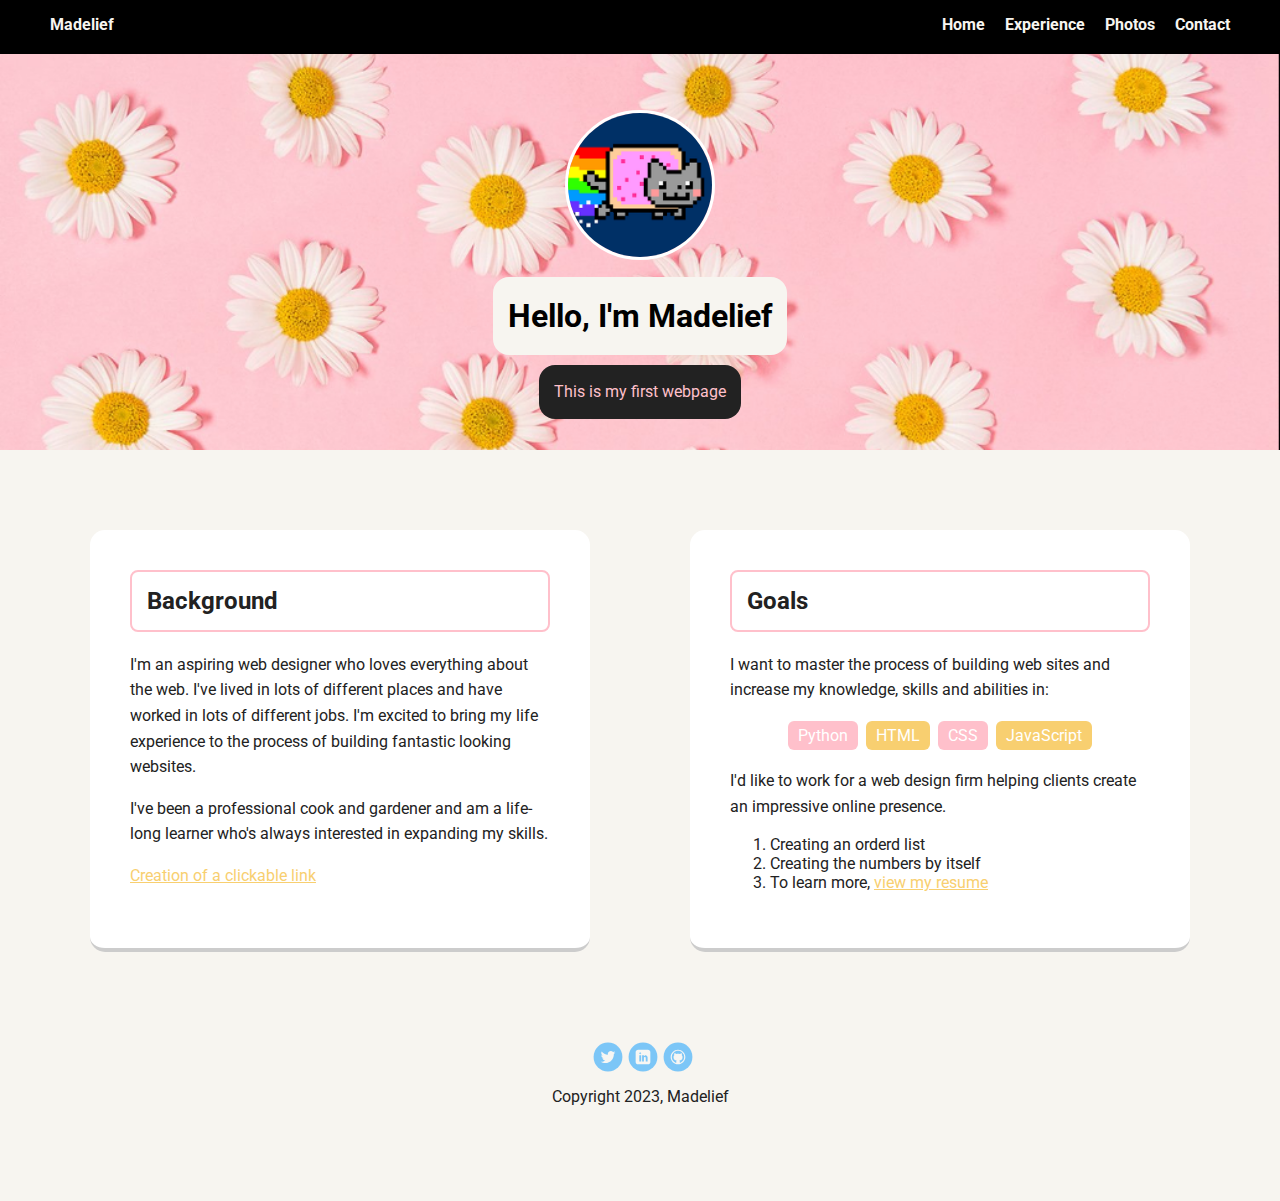
==== Homepage/index.html @ 534ef905 "clean up" ====
<!doctype html> <!-- always start your html file with this line, this lets the browser know you want it to display a html doc --> 
<html lang="en">
<head> <!-- head contains data that is not visable on the webpage itself -->
  <meta charset="utf-8">
  <title>Madelief's Profile</title>  <!-- the title in the tab balk --> 
  <meta name="viewport" content="width=device-width, initial-scale=1.0"> <!-- used by browser and search engine, more about this in later videos --> 
  <link rel="stylesheet" href="styles.css"> <!-- pointing to the CSS file to use the styles for this page-->
  <link href="https://fonts.googleapis.com/css?family=Muli%7CRoboto:400,300,500,700,900" rel="stylesheet">
  </head>
  <body>

    <div class="main-nav">
        <ul class="nav">
          <li class="name">Madelief</li>
          <li><a href="#">Home</a></li>
          <li><a href="/Resume/resume.html">Experience</a></li>
          <li><a href="#">Photos</a></li>
          <li><a href="#">Contact</a></li>
        </ul>
    </div>

    <header> 
      <!-- attributes: <img> has 3 attributes, scr(source), alt(alternative text) and class 
       class = used to create css styles that control how the element looks
          the strings after the attributes are called tags (AKA html elements) 
       alt = description of your image. visiotrs sees this when the image is broken and search engine and screen readers also use this text-->
      
      <img src="images/me.png" alt="Drawing of Jane Smith" class="profile-image"> <!-- <img is a self closing tags (aka empty element), so does not need to be closed --> 
      <h1 class="tag name">Hello, I'm Madelief</h1>
      <p class="tag location">This is my first webpage</p>
    </header>

    <main class="flex">
      <div class="card">
        <h2>Background</h2>
        <p>I'm an aspiring web designer who loves everything about the web. I've lived in lots of different places and have worked in lots of different jobs. I'm excited to bring my life experience to the process of building fantastic looking websites.</p>
        <p>I've been a professional cook and gardener and am a life-long learner who's always interested in expanding my skills.</p>
        
        <!-- creating a clickable link by using the anchor tag (<a>) and hypertext reference tag 
          <a> = makes everyting within the tag look like a clickable link
          href= were we want the browser to go when the link is clicked 
        -->
        <p><a href="#top" class="card-link">Creation of a clickable link</a></p>  <!-- this link wil lead you to the top of the page --> 
      </div> 

      <div class="card">
        <h2>Goals</h2>
        <p>I want to master the process of building web sites and increase my knowledge, skills and abilities in:</p>
        
        <!-- creating a list horizontal 
        ul = unordered list
        ol = ordered list
        li = list item
        -->
        <ul class="skills"> 
          <li>Python</li>
          <li>HTML</li>
          <li>CSS</li>
          <li>JavaScript</li>
        </ul>
        <p>I'd like to work for a web design firm helping clients create an impressive online presence.</p>
        <ol>
          <li>Creating an orderd list</li>
          <li>Creating the numbers  by itself</li>
          <li>To learn more, <a class="card-link" href="resume.html">view my resume</a></li>
        </ol>
      </div> 

    </main>
    <footer>
      <ul>
        <!-- target tag = to open the link in a new tab instead of leaving your webpage" --> 
        <li><a href="https://twitter.com/cysogroup" target="_black" class="social twitter">Twitter</a></li>
        <li><a href="https://www.linkedin.com/in/madelief-riphagen-042b8112a/" target="_black" class="social linkedin">LinkedIn</a></li>
        <li><a href="https://github.com/MadeliefR" target="_black" class="social github">Github</a></li>
      </ul>
      <p class="copyright">Copyright 2023, Madelief</p>
    </footer>
  </body>
</html>
---- Homepage/styles.css ----
/* Global Layout Set-up */
* { 
  box-sizing: border-box;
}
  

/* each block is called a CSS rule, where each rule selects a tag on aan HTML page and assigns a list of properties that control how the browser displays the tag 
  every rule sarts with a selector (body, a, .nav) --> *this how CSS knows which HTML tag you want to style 
  within the curly braces are the CSS properties 
  a . before the selector means that it is a class (can be from your HTML file or can be a liberary of HTML itself like .main-nav

/
/* start rule */
body {
  margin: 0;
  padding: 0;
  text-align: center;
  font-family: 'Roboto', sans-serif;
  color: #222;
  background: #f7f5f0;
}
/* end of rule */


/* Link Styles */

a {
  text-decoration: none;
  color: #f7f5f0;
}
a:hover {
  color: #6633ff;
}

/* Section Styles */

.main-nav {
  width: 100%;
  background: black;
  min-height: 30px;
  padding: 10px;
  position: fixed;
  text-align: center;
}
.nav {
  display: flex;
  justify-content: space-around;
  font-weight: 700;
  list-style-type: none;
  margin: 0 auto;
  padding: 0;
}
.nav .name {
  display: none;
}
.nav li {
  padding: 5px 10px 10px 10px;  /* padding chnages the space within the element box */
}
.nav a {
  transition: all .5s;
}
.nav a:hover {
  color: pink
}

header {
  text-align: center;
  background: url('images/daisy_flower.png') no-repeat top center ;
  background-size: cover;
  overflow: hidden;
  padding-top: 60px;
}
header {
  line-height: 1.5;
}
header .profile-image {
  margin-top: 50px;   /* margin changes the space outside the element box */
  width: 150px;
  height: 150px;
  border-radius: 50%;
  border: 3px solid white;
  transition: all .5s;
}
header .profile-image:hover {
  transform: scale(2) rotate(360deg);
}
.tag {
  background-color: #f7f5f0;
  color: black;
  padding: 15px;
  border-radius: 16px;
  display: table;
  margin: 10px auto;
} 
.location {
  background-color: #222;
  color: pink;
}
.card {
  margin: 30px;
  padding: 20px 40px 40px;
  max-width: 500px;
  text-align: left;
  background: #fff;
  border-bottom: 4px solid #ccc;
  border-radius: 15px;
}
.card:hover {
  border-color: pink;
}

ul.skills {
  padding: 0;
  text-align: center;
}

.skills li {
  border-radius: 6px;
  display: inline-block;
  background: #F8CF70;
  color: white;
  padding: 5px 10px;
  margin: 2px;
}

.skills li:nth-child(odd) {
  background: pink;
}

footer {
  width: 100%;
  min-height: 30px;
  padding: 20px 0 40px 20px;
}

footer .copyright {
  top: -8px;
  margin-right: 20px;
  font-size: .75em;
}

footer ul {
  list-style-type: none;
  margin: 0;
  padding: 0;
  padding-right: 15px;
}

footer ul li {
  display: inline-block;
}

a.social {
  display: inline-block;
  text-indent: -9999px;
  width: 30px;
  height: 30px;
  background-size: 30px 30px;
  opacity: .5;
  transition: all .25s;
}
a.twitter {
  background-image: url(images/twitter.svg);
}
a.linkedin {
  background-image: url(images/linkedin.svg);
}
a.github {
  background-image: url(images/github.svg);
}
a.social:hover {
  opacity: 1;
}
.clearfix {
  clear: both;
}

/* Styles for larger screens */
@media screen and (min-width: 720px) {
  
  .flex {
      display: flex;
      max-width: 1200px;
      justify-content: space-around;
      margin: 0 auto;
  }

  header {
    min-height: 450px;
  }

  .nav {
    max-width: 1200px;
  }

  .nav .name {
    display: block;
    margin-right: auto;
    color: #f7f5f0;
  }
  
  .nav .name:hover{
    color: #F8CF70;
  }

  main {
    padding-top: 50px;
  }

  main p {
    line-height: 1.6em;
  }

  footer {
    font-size: 1.3em;
    max-width: 1200px;
    margin: 40px auto;
  }

}

h2 {
  text-align:left;
  border: solid pink 2px;
  border-radius: 8px;
  padding: 15px;
}

a.card-link{
  color:#F8CF70;
  text-decoration: underline;
}

a.card-link:hover{
  color: pink
}
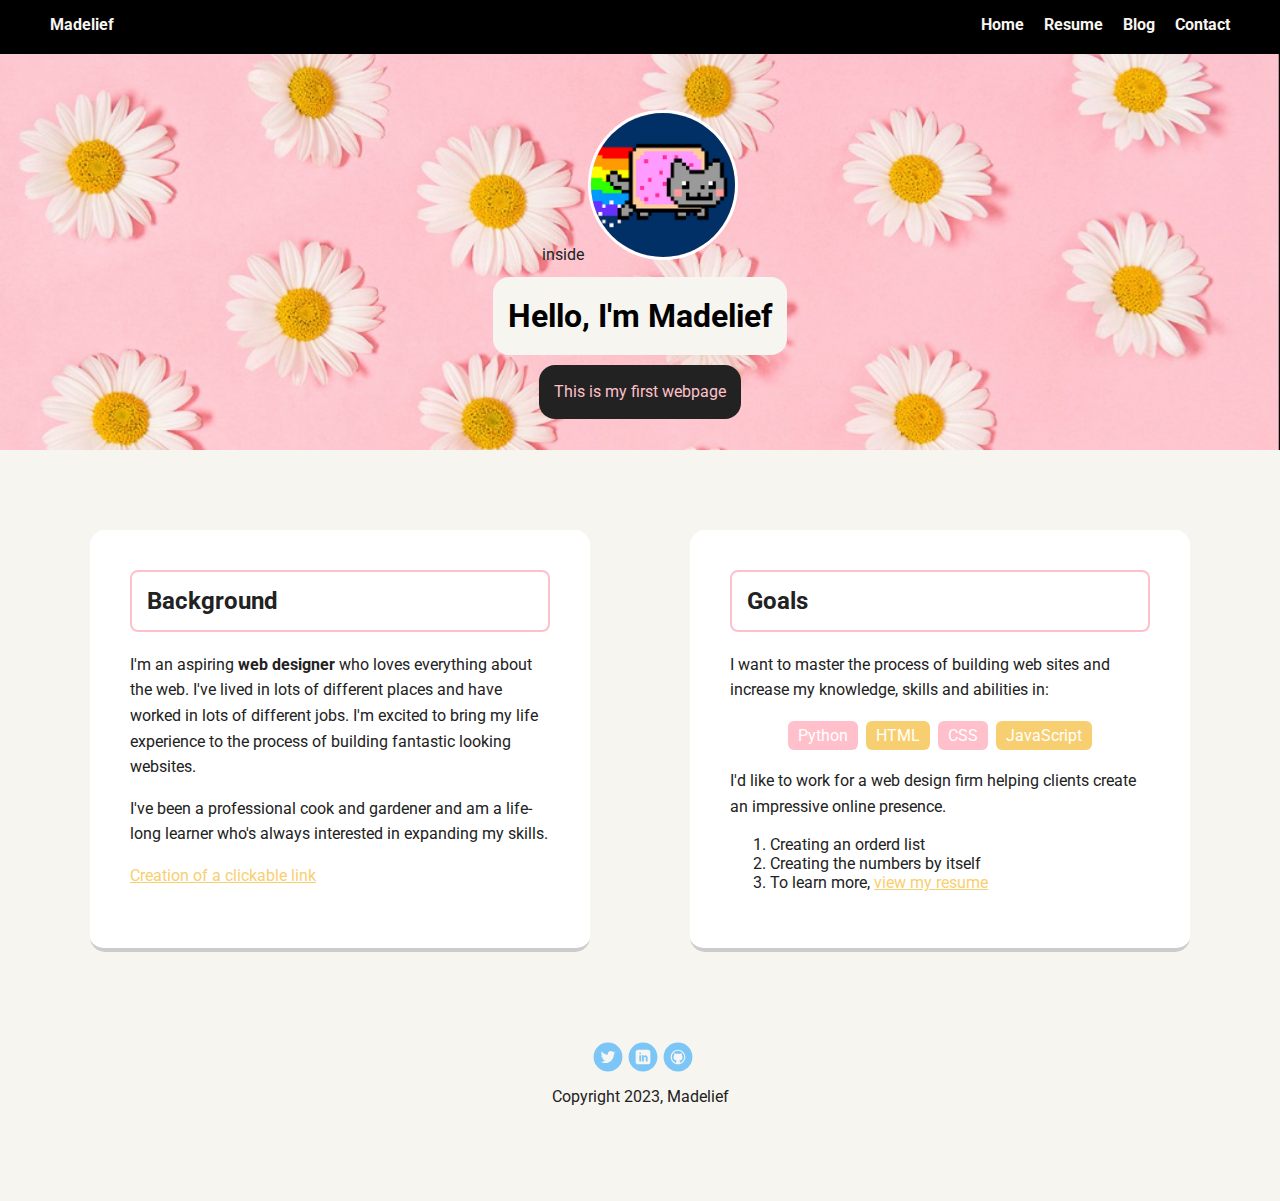
==== commit 055bdee1: "changes homepage" ====
--- a/Homepage/index.html
+++ b/Homepage/index.html
@@ -13,18 +13,18 @@
         <ul class="nav">
           <li class="name">Madelief</li>
           <li><a href="#">Home</a></li>
-          <li><a href="/Resume/resume.html">Experience</a></li>
-          <li><a href="#">Photos</a></li>
+          <li><a href="/Resume/resume.html">Resume</a></li>
+          <li><a href="/Blog/article.html">Blog</a></li>
           <li><a href="#">Contact</a></li>
         </ul>
     </div>
 
-    <header> 
+    <header> inside
       <!-- attributes: <img> has 3 attributes, scr(source), alt(alternative text) and class 
        class = used to create css styles that control how the element looks
           the strings after the attributes are called tags (AKA html elements) 
        alt = description of your image. visiotrs sees this when the image is broken and search engine and screen readers also use this text-->
-      
+
       <img src="images/me.png" alt="Drawing of Jane Smith" class="profile-image"> <!-- <img is a self closing tags (aka empty element), so does not need to be closed --> 
       <h1 class="tag name">Hello, I'm Madelief</h1>
       <p class="tag location">This is my first webpage</p>
@@ -33,7 +33,7 @@
     <main class="flex">
       <div class="card">
         <h2>Background</h2>
-        <p>I'm an aspiring web designer who loves everything about the web. I've lived in lots of different places and have worked in lots of different jobs. I'm excited to bring my life experience to the process of building fantastic looking websites.</p>
+        <p>I'm an aspiring <b>web designer</b> who loves everything about the web. I've lived in lots of different places and have worked in lots of different jobs. I'm excited to bring my life experience to the process of building fantastic looking websites.</p>
         <p>I've been a professional cook and gardener and am a life-long learner who's always interested in expanding my skills.</p>
         
         <!-- creating a clickable link by using the anchor tag (<a>) and hypertext reference tag 
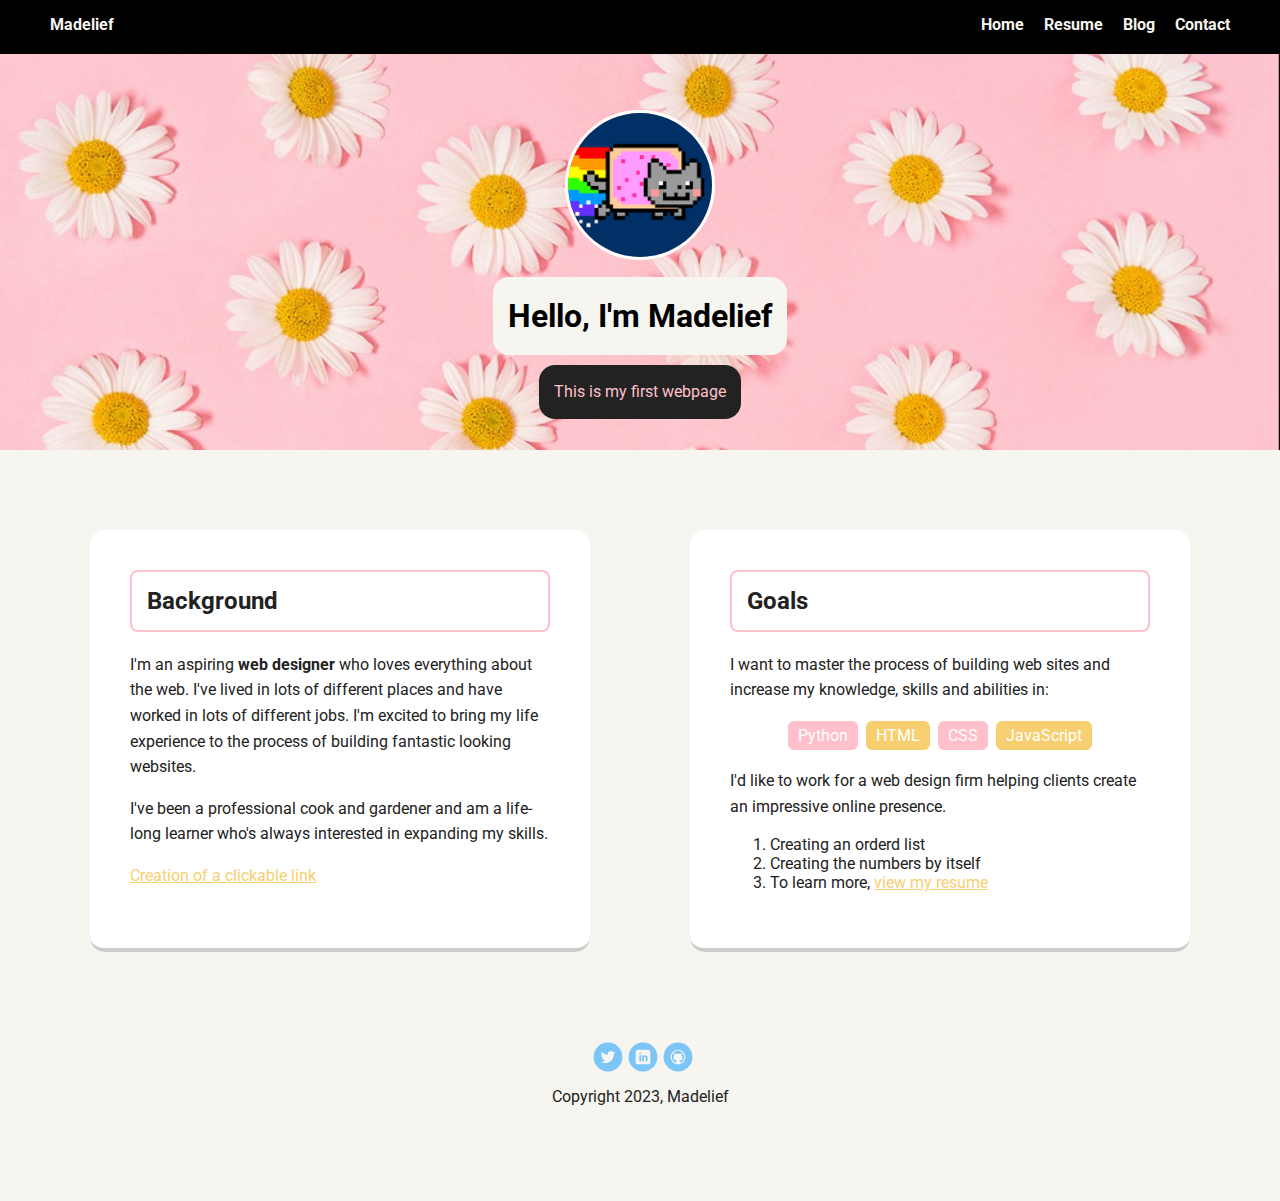
==== commit 958b89ee: "bug fix" ====
--- a/Homepage/index.html
+++ b/Homepage/index.html
@@ -19,7 +19,7 @@
         </ul>
     </div>
 
-    <header> inside
+    <header>
       <!-- attributes: <img> has 3 attributes, scr(source), alt(alternative text) and class 
        class = used to create css styles that control how the element looks
           the strings after the attributes are called tags (AKA html elements) 
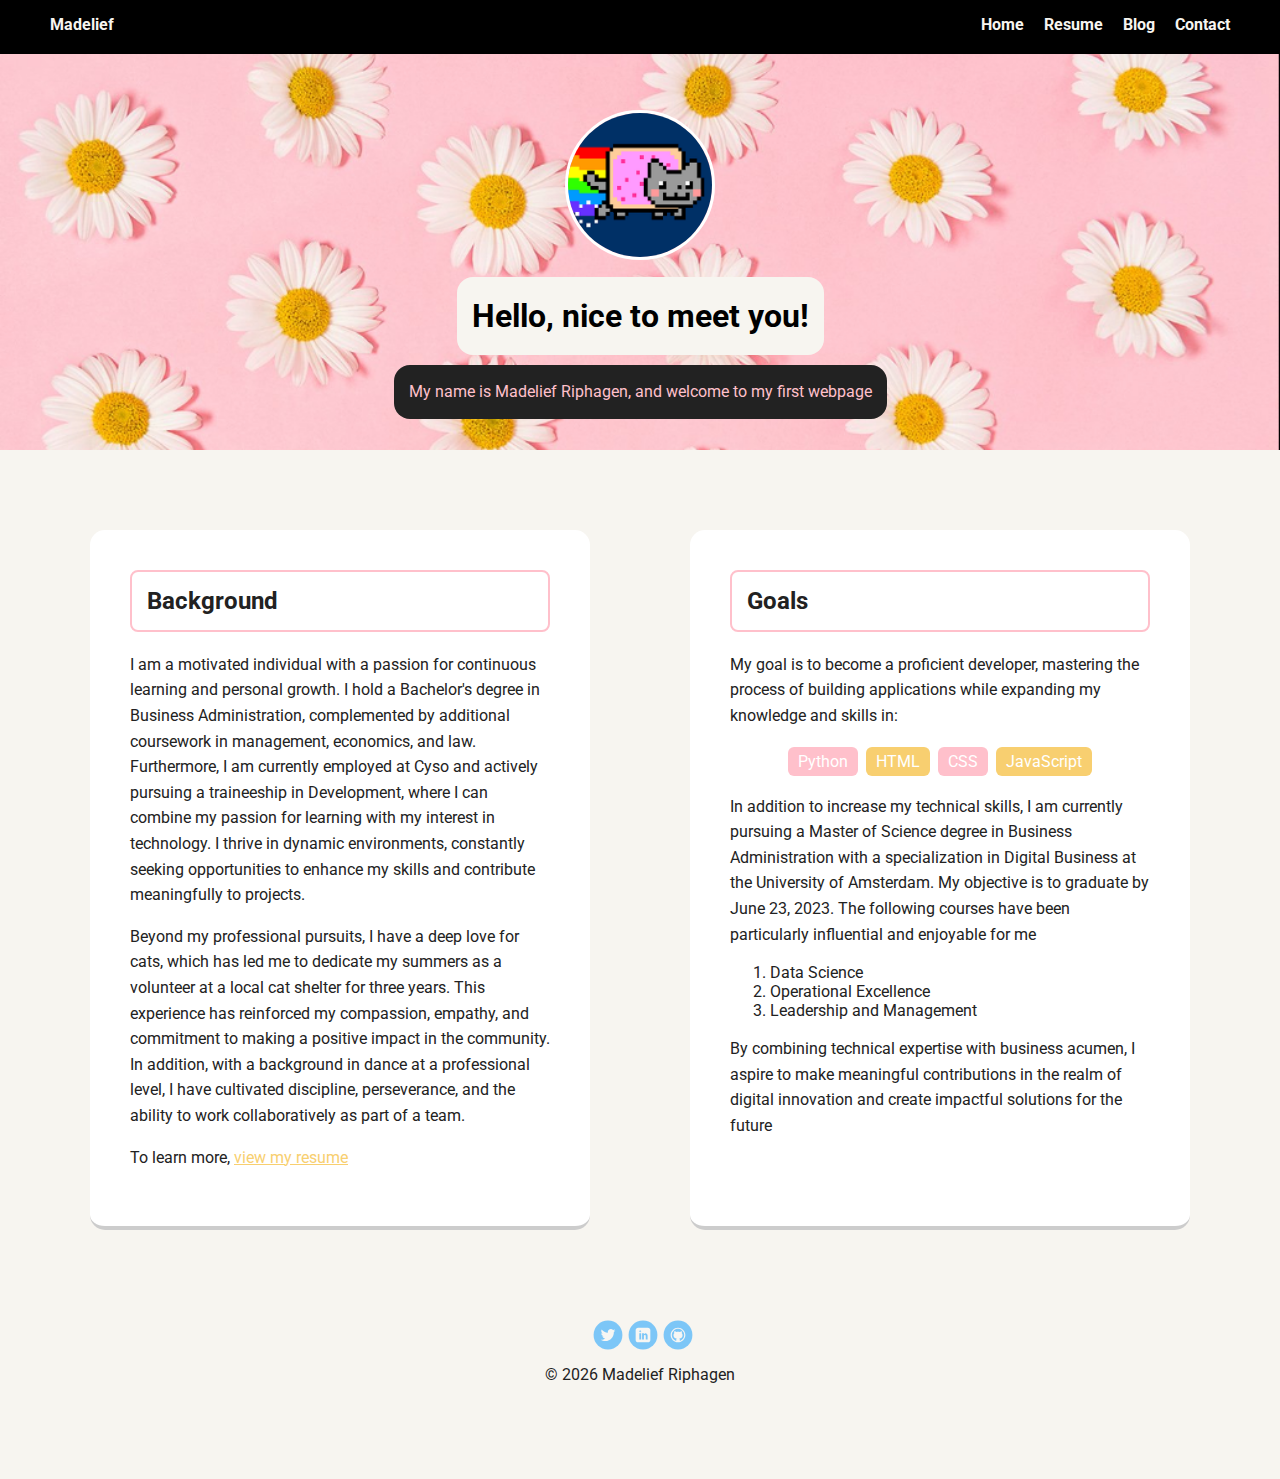
==== commit b63600c9: "add javascript for date  + add personalised text" ====
--- a/Homepage/index.html
+++ b/Homepage/index.html
@@ -26,26 +26,26 @@
        alt = description of your image. visiotrs sees this when the image is broken and search engine and screen readers also use this text-->
 
       <img src="images/me.png" alt="Drawing of Jane Smith" class="profile-image"> <!-- <img is a self closing tags (aka empty element), so does not need to be closed --> 
-      <h1 class="tag name">Hello, I'm Madelief</h1>
-      <p class="tag location">This is my first webpage</p>
+      <h1 class="tag name">Hello, nice to meet you!</h1>
+      <p class="tag location">My name is Madelief Riphagen, and welcome to my first webpage</p>
     </header>
 
     <main class="flex">
       <div class="card">
         <h2>Background</h2>
-        <p>I'm an aspiring <b>web designer</b> who loves everything about the web. I've lived in lots of different places and have worked in lots of different jobs. I'm excited to bring my life experience to the process of building fantastic looking websites.</p>
-        <p>I've been a professional cook and gardener and am a life-long learner who's always interested in expanding my skills.</p>
-        
+        <p>I am a motivated individual with a passion for continuous learning and personal growth. I hold a Bachelor's degree in Business Administration, complemented by additional coursework in management, economics, and law. Furthermore, I am currently employed at Cyso and actively pursuing a traineeship in Development, where I can combine my passion for learning with my interest in technology. I thrive in dynamic environments, constantly seeking opportunities to enhance my skills and contribute meaningfully to projects.
+        </p>
+        <p>Beyond my professional pursuits, I have a deep love for cats, which has led me to dedicate my summers as a volunteer at a local cat shelter for three years. This experience has reinforced my compassion, empathy, and commitment to making a positive impact in the community. In addition, with a background in dance at a professional level, I have cultivated discipline, perseverance, and the ability to work collaboratively as part of a team.</p>
         <!-- creating a clickable link by using the anchor tag (<a>) and hypertext reference tag 
           <a> = makes everyting within the tag look like a clickable link
           href= were we want the browser to go when the link is clicked 
         -->
-        <p><a href="#top" class="card-link">Creation of a clickable link</a></p>  <!-- this link wil lead you to the top of the page --> 
+        <p>To learn more, <a class="card-link" href="/Resume/resume.html">view my resume</a></p>  <!-- this link wil lead you to the top of the page --> 
       </div> 
 
       <div class="card">
         <h2>Goals</h2>
-        <p>I want to master the process of building web sites and increase my knowledge, skills and abilities in:</p>
+        <p class="goals">My goal is to become a proficient developer, mastering the process of building applications while expanding my knowledge and skills in:</p>
         
         <!-- creating a list horizontal 
         ul = unordered list
@@ -58,12 +58,15 @@
           <li>CSS</li>
           <li>JavaScript</li>
         </ul>
-        <p>I'd like to work for a web design firm helping clients create an impressive online presence.</p>
-        <ol>
-          <li>Creating an orderd list</li>
-          <li>Creating the numbers  by itself</li>
-          <li>To learn more, <a class="card-link" href="resume.html">view my resume</a></li>
+        <p class="goals">In addition to increase my technical skills, I am currently pursuing a Master of Science degree in Business Administration with a specialization in Digital Business at the University of Amsterdam. My objective is to graduate by June 23, 2023.
+          The following courses have been particularly influential and enjoyable for me
+        </p>
+        <ol class="list">
+          <li>Data Science</li>
+          <li>Operational Excellence</li>
+          <li>Leadership and Management</li>
         </ol>
+        <p> By combining technical expertise with business acumen, I aspire to make meaningful contributions in the realm of digital innovation and create impactful solutions for the future</p>
       </div> 
 
     </main>
@@ -74,7 +77,10 @@
         <li><a href="https://www.linkedin.com/in/madelief-riphagen-042b8112a/" target="_black" class="social linkedin">LinkedIn</a></li>
         <li><a href="https://github.com/MadeliefR" target="_black" class="social github">Github</a></li>
       </ul>
-      <p class="copyright">Copyright 2023, Madelief</p>
+      <p class="copyright">&copy; <span id="currentYear"></span> Madelief Riphagen</p>  <!-- met javascript dynamisch maken-->
     </footer>
   </body>
+  <script>var currentYear = new Date().getFullYear();
+  document.getElementById("currentYear").textContent = currentYear;
+  </script>
 </html>
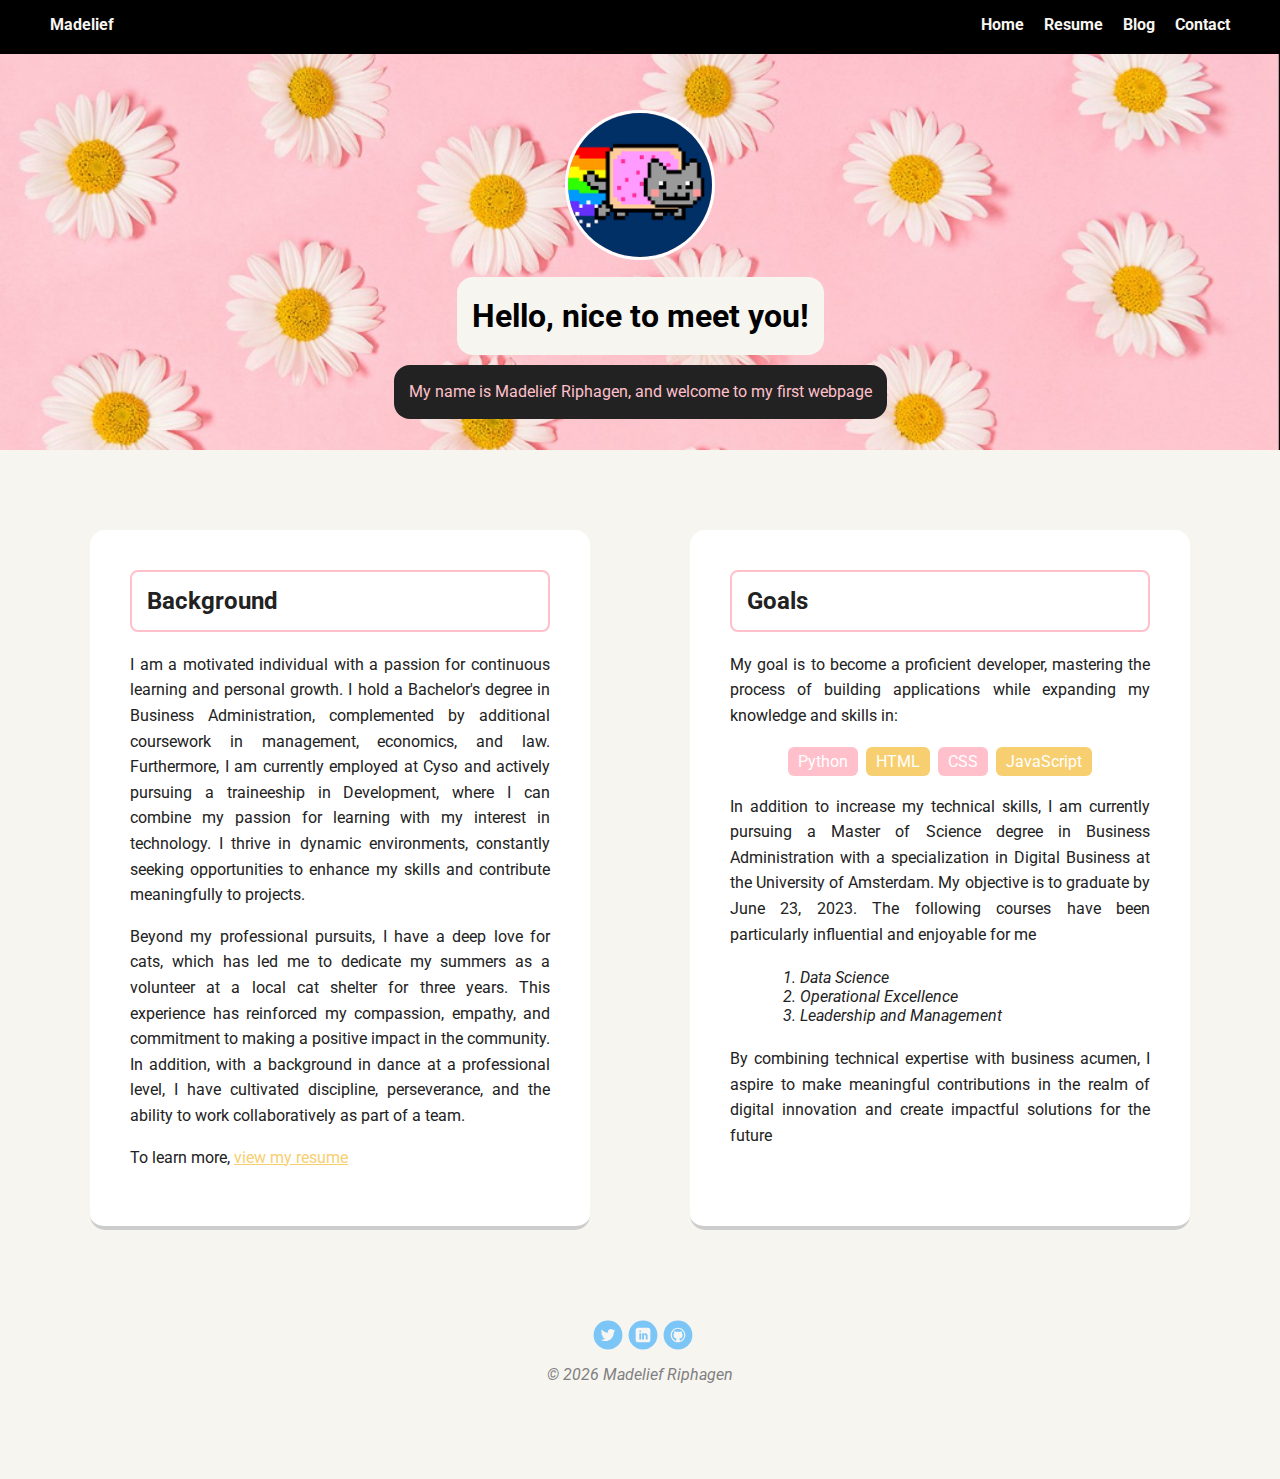
==== commit e84cef31: "remove unused classes" ====
--- a/Homepage/index.html
+++ b/Homepage/index.html
@@ -45,7 +45,7 @@
 
       <div class="card">
         <h2>Goals</h2>
-        <p class="goals">My goal is to become a proficient developer, mastering the process of building applications while expanding my knowledge and skills in:</p>
+        <p>My goal is to become a proficient developer, mastering the process of building applications while expanding my knowledge and skills in:</p>
         
         <!-- creating a list horizontal 
         ul = unordered list
@@ -58,7 +58,7 @@
           <li>CSS</li>
           <li>JavaScript</li>
         </ul>
-        <p class="goals">In addition to increase my technical skills, I am currently pursuing a Master of Science degree in Business Administration with a specialization in Digital Business at the University of Amsterdam. My objective is to graduate by June 23, 2023.
+        <p>In addition to increase my technical skills, I am currently pursuing a Master of Science degree in Business Administration with a specialization in Digital Business at the University of Amsterdam. My objective is to graduate by June 23, 2023.
           The following courses have been particularly influential and enjoyable for me
         </p>
         <ol class="list">
--- a/Homepage/styles.css
+++ b/Homepage/styles.css
@@ -21,6 +21,9 @@
 }
 /* end of rule */
 
+p{
+  text-align:justify ;
+}
 
 /* Link Styles */
 
@@ -134,9 +137,12 @@
 }
 
 footer .copyright {
+  color:gray;
   top: -8px;
   margin-right: 20px;
   font-size: .75em;
+  text-align: center;
+  font-style: italic;
 }
 
 footer ul {
@@ -175,6 +181,11 @@
   clear: both;
 }
 
+ol.list {
+  font-style: italic;
+  padding: 5px 70px;
+}
+
 /* Styles for larger screens */
 @media screen and (min-width: 720px) {
   
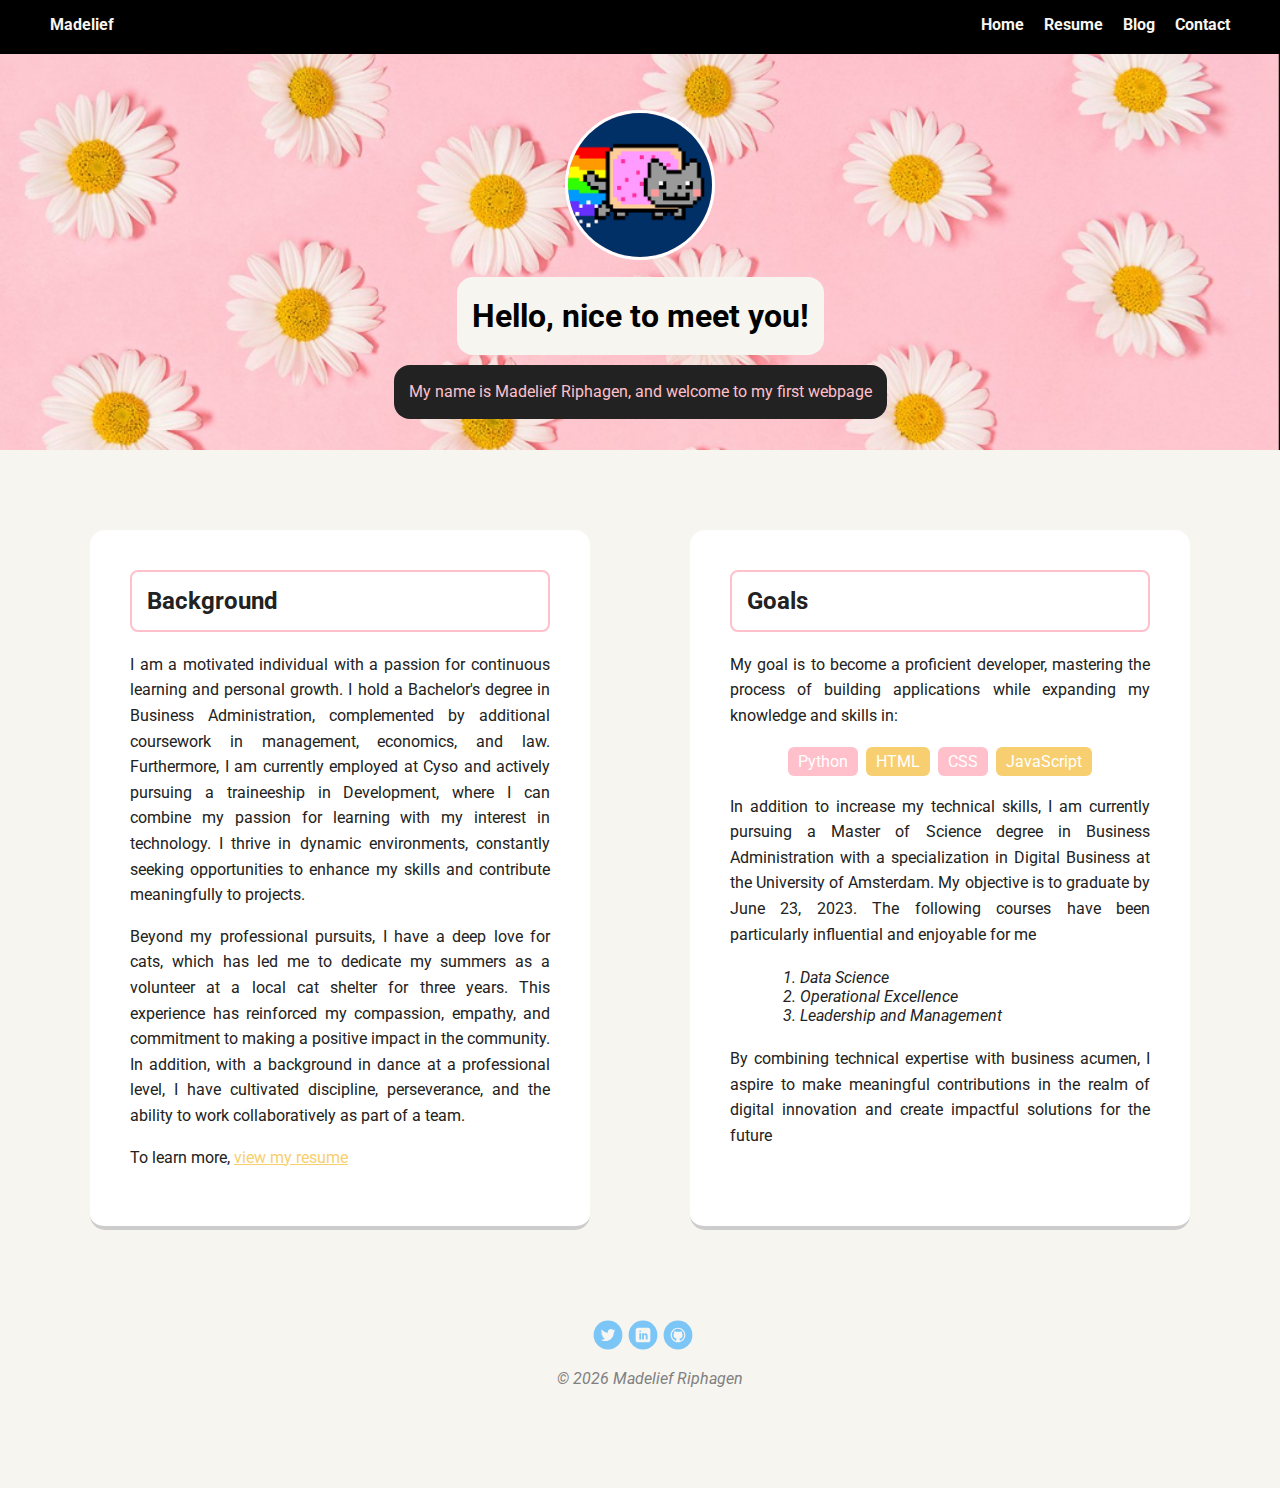
==== commit bc02c28d: "correcting img alt" ====
--- a/Homepage/index.html
+++ b/Homepage/index.html
@@ -25,7 +25,7 @@
           the strings after the attributes are called tags (AKA html elements) 
        alt = description of your image. visiotrs sees this when the image is broken and search engine and screen readers also use this text-->
 
-      <img src="images/me.png" alt="Drawing of Jane Smith" class="profile-image"> <!-- <img is a self closing tags (aka empty element), so does not need to be closed --> 
+      <img src="images/me.png" alt="Drawing cat" class="profile-image"> <!-- <img is a self closing tags (aka empty element), so does not need to be closed --> 
       <h1 class="tag name">Hello, nice to meet you!</h1>
       <p class="tag location">My name is Madelief Riphagen, and welcome to my first webpage</p>
     </header>
--- a/Homepage/styles.css
+++ b/Homepage/styles.css
@@ -57,7 +57,7 @@
   display: none;
 }
 .nav li {
-  padding: 5px 10px 10px 10px;  /* padding chnages the space within the element box */
+  padding: 5px 10px 10px 10px;  /* padding changes the space within the element box */
 }
 .nav a {
   transition: all .5s;
@@ -76,7 +76,7 @@
 header {
   line-height: 1.5;
 }
-header .profile-image {
+.profile-image {
   margin-top: 50px;   /* margin changes the space outside the element box */
   width: 150px;
   height: 150px;
@@ -84,6 +84,8 @@
   border: 3px solid white;
   transition: all .5s;
 }
+
+/* :hover is an example of a pseudo class */
 header .profile-image:hover {
   transform: scale(2) rotate(360deg);
 }
@@ -139,7 +141,7 @@
 footer .copyright {
   color:gray;
   top: -8px;
-  margin-right: 20px;
+  margin: 20px;
   font-size: .75em;
   text-align: center;
   font-style: italic;
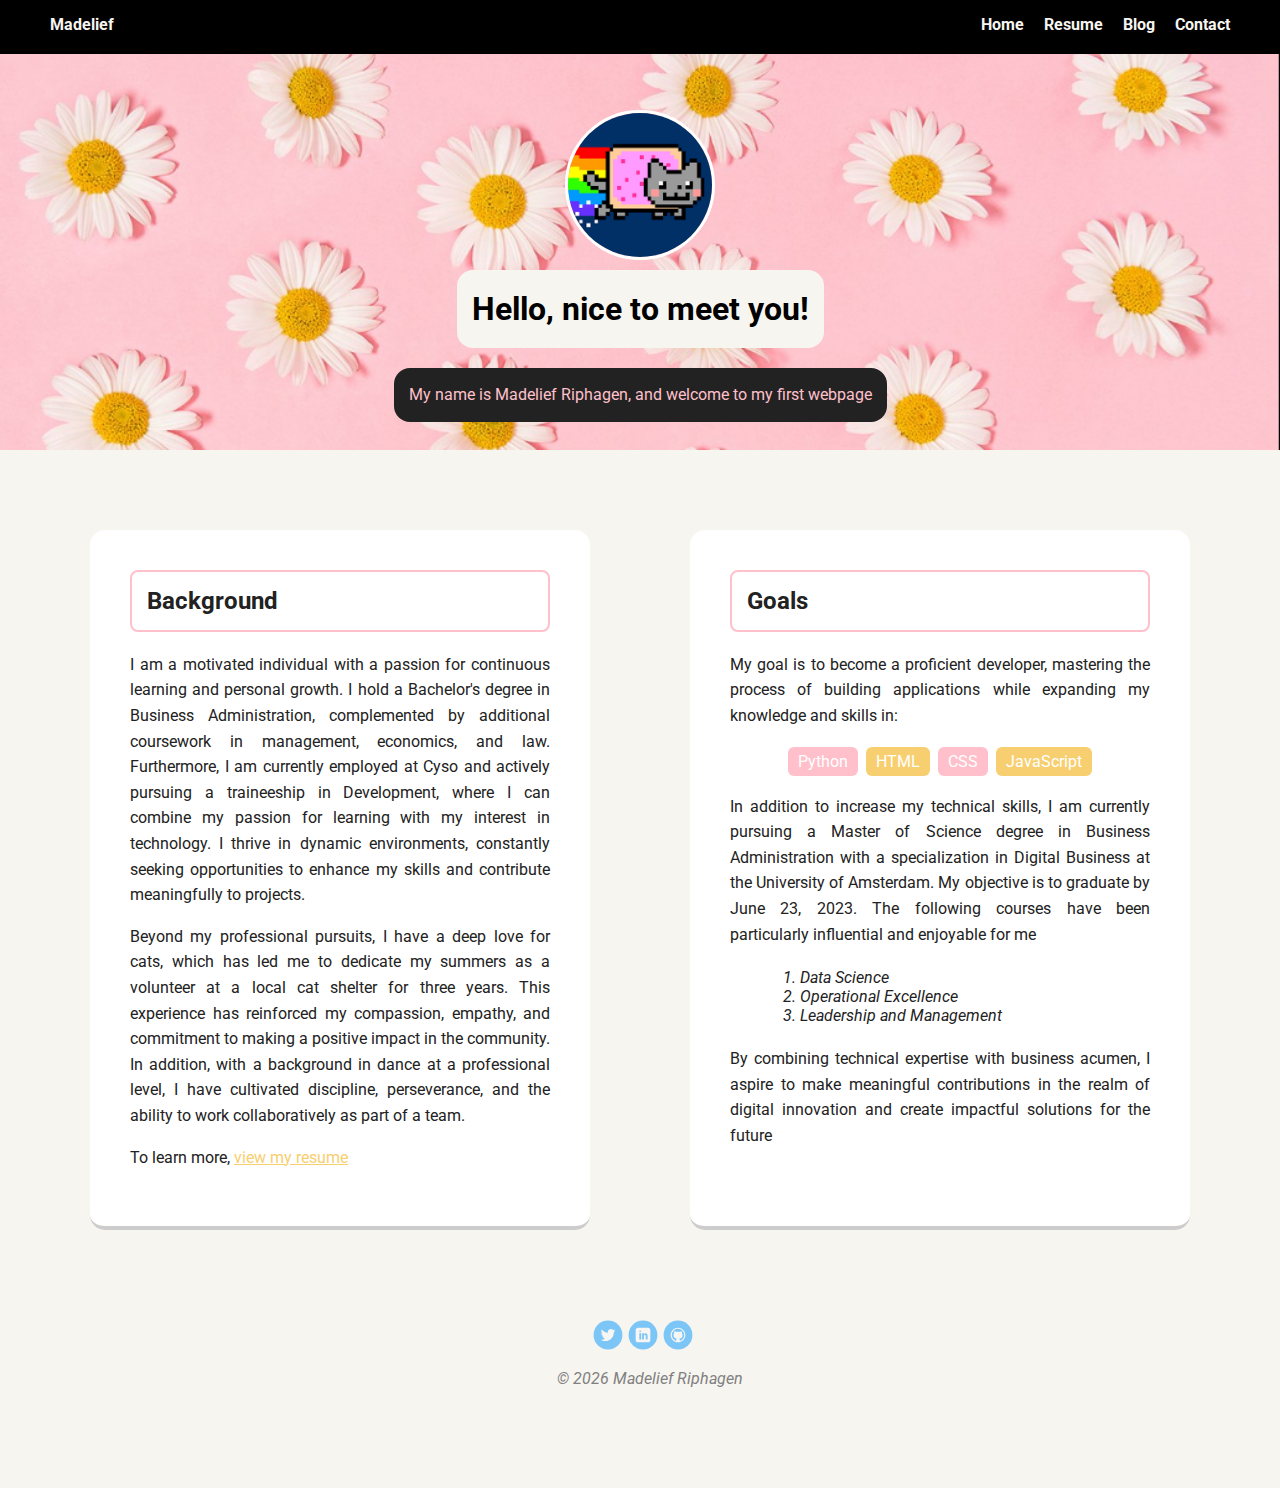
==== commit ed99d131: "media query" ====
--- a/Homepage/index.html
+++ b/Homepage/index.html
@@ -3,7 +3,7 @@
 <head> <!-- head contains data that is not visable on the webpage itself -->
   <meta charset="utf-8">
   <title>Madelief's Profile</title>  <!-- the title in the tab balk --> 
-  <meta name="viewport" content="width=device-width, initial-scale=1.0"> <!-- used by browser and search engine, more about this in later videos --> 
+  <meta name="viewport" content="width=device-width, initial-scale=1.0"> <!-- used by browser and search engine, to know that your page is optimized for mobile devices --> 
   <link rel="stylesheet" href="styles.css"> <!-- pointing to the CSS file to use the styles for this page-->
   <link href="https://fonts.googleapis.com/css?family=Muli%7CRoboto:400,300,500,700,900" rel="stylesheet">
   </head>
--- a/Homepage/styles.css
+++ b/Homepage/styles.css
@@ -21,7 +21,7 @@
 }
 /* end of rule */
 
-p{
+p {
   text-align:justify ;
 }
 
@@ -43,7 +43,6 @@
   min-height: 30px;
   padding: 10px;
   position: fixed;
-  text-align: center;
 }
 .nav {
   display: flex;
@@ -67,15 +66,16 @@
 }
 
 header {
-  text-align: center;
+  display: flex;
+  flex-direction: column;
+  align-items: center;
   background: url('images/daisy_flower.png') no-repeat top center ;
   background-size: cover;
   overflow: hidden;
   padding-top: 60px;
-}
-header {
   line-height: 1.5;
 }
+
 .profile-image {
   margin-top: 50px;   /* margin changes the space outside the element box */
   width: 150px;
@@ -95,12 +95,73 @@
   padding: 15px;
   border-radius: 16px;
   display: table;
-  margin: 10px auto;
+  margin: 10px 0;
 } 
 .location {
   background-color: #222;
   color: pink;
 }
+
+ul.skills {
+  padding: 0;
+  text-align: center;
+}
+
+.skills li {
+  border-radius: 6px;
+  display: inline-block;  /* inline-block zorgt ervoor dat de lijst side-by-side staat ipv onder elkaar, de -block zorgt ervoor dat je de width en hight aankanpassen voor de achtergrond kleurtjes  */
+  background: #F8CF70;
+  color: white;
+  padding: 5px 10px;
+  margin: 2px;
+}
+
+.skills li:nth-child(odd) {
+  background: pink;
+}
+
+
+footer {
+  width: 100%;
+  min-height: 30px;
+  padding: 20px 0 40px 20px;
+}
+
+footer .copyright {
+  color:gray;
+  top: -8px;
+  margin: 20px;
+  font-size: .75em;
+  text-align: center;
+  font-style: italic;
+}
+
+footer ul {
+  list-style-type: none;
+  margin: 0;
+  padding: 0;
+  padding-right: 15px;
+}
+
+footer ul li {
+  display: inline-block;
+}
+
+ol.list {
+  font-style: italic;
+  padding: 5px 70px;
+}
+
+
+a.card-link{
+  color:#F8CF70;
+  text-decoration: underline;
+}
+
+a.card-link:hover{
+  color: pink
+}  
+
 .card {
   margin: 30px;
   padding: 20px 40px 40px;
@@ -112,51 +173,61 @@
 }
 .card:hover {
   border-color: pink;
-}
-
-ul.skills {
-  padding: 0;
-  text-align: center;
-}
-
-.skills li {
-  border-radius: 6px;
-  display: inline-block;
-  background: #F8CF70;
-  color: white;
-  padding: 5px 10px;
-  margin: 2px;
-}
-
-.skills li:nth-child(odd) {
-  background: pink;
-}
-
-footer {
-  width: 100%;
-  min-height: 30px;
-  padding: 20px 0 40px 20px;
-}
-
-footer .copyright {
-  color:gray;
-  top: -8px;
-  margin: 20px;
-  font-size: .75em;
-  text-align: center;
-  font-style: italic;
-}
-
-footer ul {
-  list-style-type: none;
-  margin: 0;
-  padding: 0;
-  padding-right: 15px;
-}
-
-footer ul li {
-  display: inline-block;
-}
+}  
+
+/* Media Queries:  */
+/* Styles for larger screens */
+@media screen and (min-width: 720px) {
+  
+  .flex {
+      display: flex;
+      max-width: 1200px;
+      justify-content: space-around;
+      margin: 0 auto;
+  }
+
+  header {
+    min-height: 450px;
+  }
+
+  .nav {
+    max-width: 1200px;
+  }
+
+  .nav .name {
+    display: block;
+    margin-right: auto;
+    color: #f7f5f0;
+  }
+  
+  .nav .name:hover{
+    color: #F8CF70;
+  }
+
+  main {
+    padding-top: 50px;
+  }
+
+  main p {
+    line-height: 1.6em;
+  }
+
+  footer {
+    font-size: 1.3em;
+    width: 100%;
+    max-width: 1200px;
+    margin: 40px auto;
+  }
+
+}
+
+h2 {
+  text-align:left;
+  border: solid pink 2px;
+  border-radius: 8px;
+  padding: 15px;
+}
+
 
 a.social {
   display: inline-block;
@@ -183,67 +254,19 @@
   clear: both;
 }
 
-ol.list {
-  font-style: italic;
-  padding: 5px 70px;
-}
-
-/* Styles for larger screens */
-@media screen and (min-width: 720px) {
-  
-  .flex {
-      display: flex;
-      max-width: 1200px;
-      justify-content: space-around;
-      margin: 0 auto;
-  }
-
-  header {
-    min-height: 450px;
-  }
-
-  .nav {
-    max-width: 1200px;
-  }
-
-  .nav .name {
-    display: block;
-    margin-right: auto;
-    color: #f7f5f0;
-  }
-  
-  .nav .name:hover{
-    color: #F8CF70;
-  }
-
-  main {
-    padding-top: 50px;
-  }
-
-  main p {
-    line-height: 1.6em;
-  }
-
-  footer {
-    font-size: 1.3em;
-    max-width: 1200px;
-    margin: 40px auto;
-  }
-
-}
-
-h2 {
-  text-align:left;
-  border: solid pink 2px;
-  border-radius: 8px;
-  padding: 15px;
-}
-
-a.card-link{
-  color:#F8CF70;
-  text-decoration: underline;
-}
-
-a.card-link:hover{
-  color: pink
-}
+
+/* media query: */
+/* Styles for printing */
+@media print {
+
+  section{
+    min-height: auto;
+  }
+
+}
+
+@media screen and (max-width: 500px) {
+  ol.list{
+    padding: 5px 20px;
+  }
+}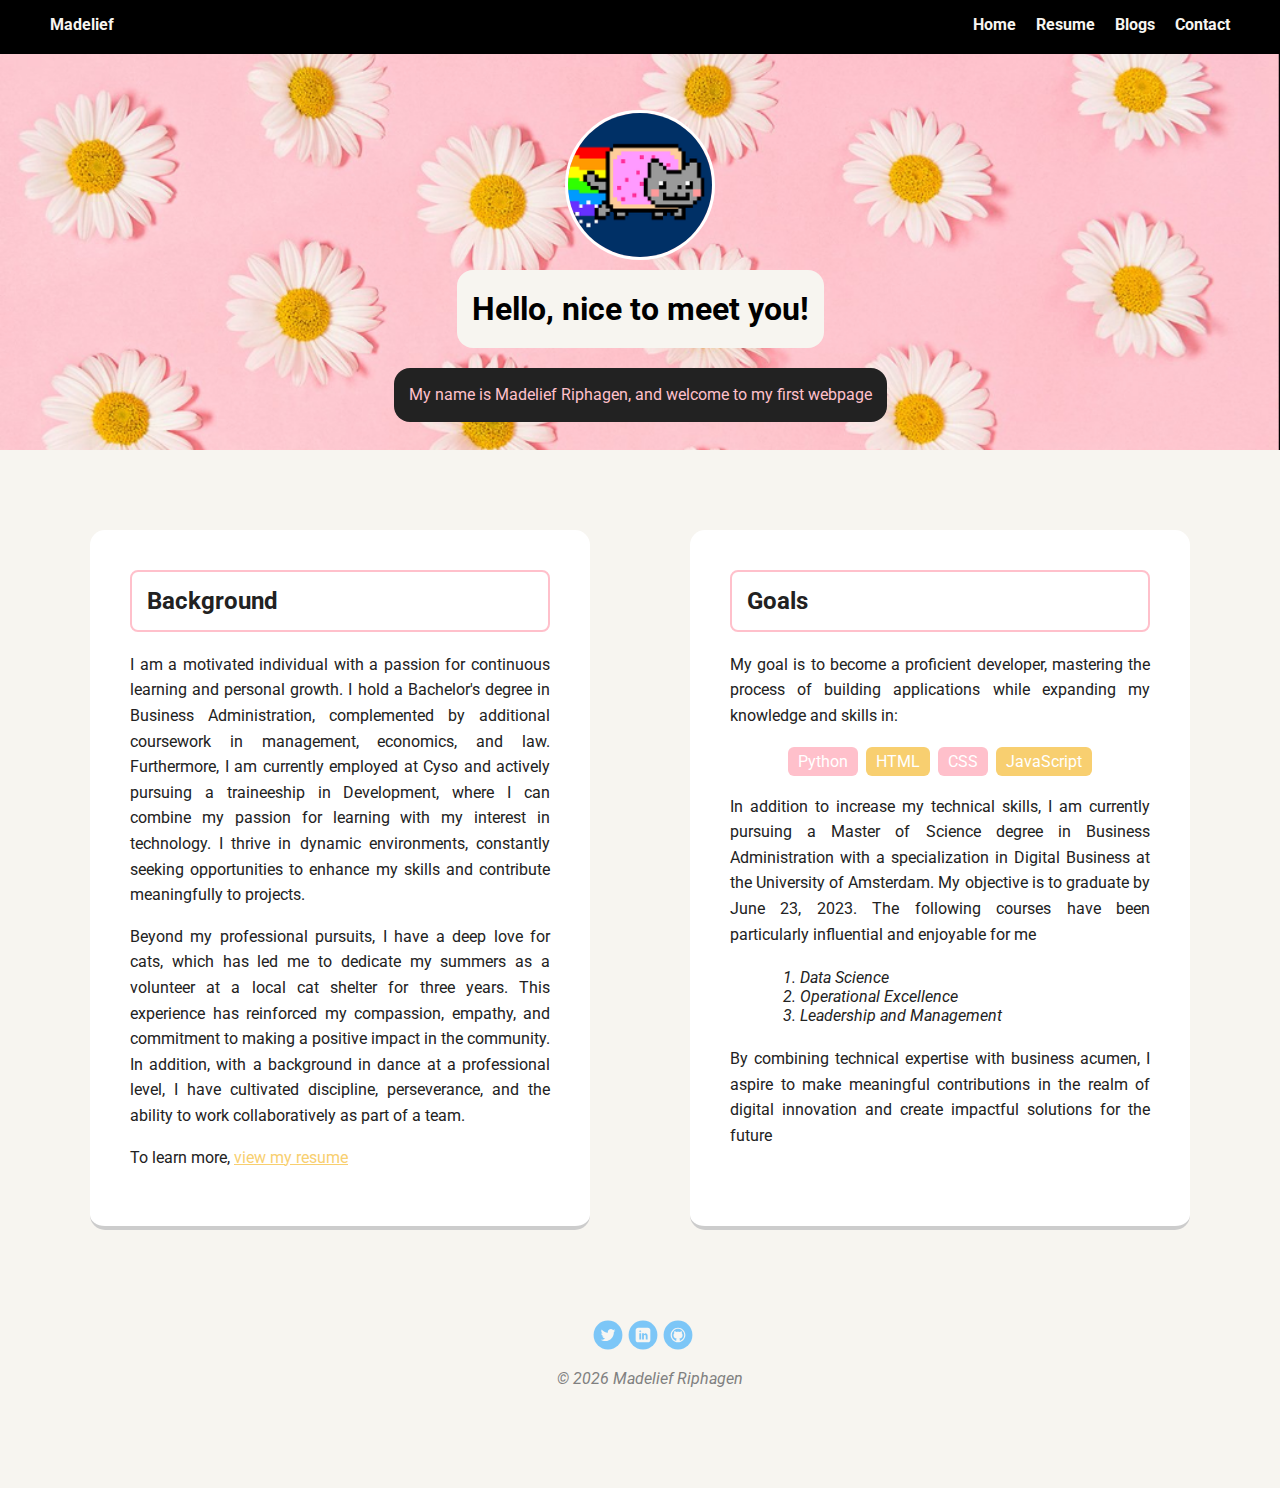
==== commit d133d7bb: "add opening new tab" ====
--- a/Homepage/index.html
+++ b/Homepage/index.html
@@ -13,8 +13,8 @@
         <ul class="nav">
           <li class="name">Madelief</li>
           <li><a href="#">Home</a></li>
-          <li><a href="/Resume/resume.html">Resume</a></li>
-          <li><a href="/Blog/article.html">Blog</a></li>
+          <li><a href="/Resume/resume.html" target="_black" >Resume</a></li> <!-- needs to become a drop down list with mutliple blogs-->
+          <li><a href="/Blog/article.html" target="_black" >Blogs</a></li>
           <li><a href="#">Contact</a></li>
         </ul>
     </div>
